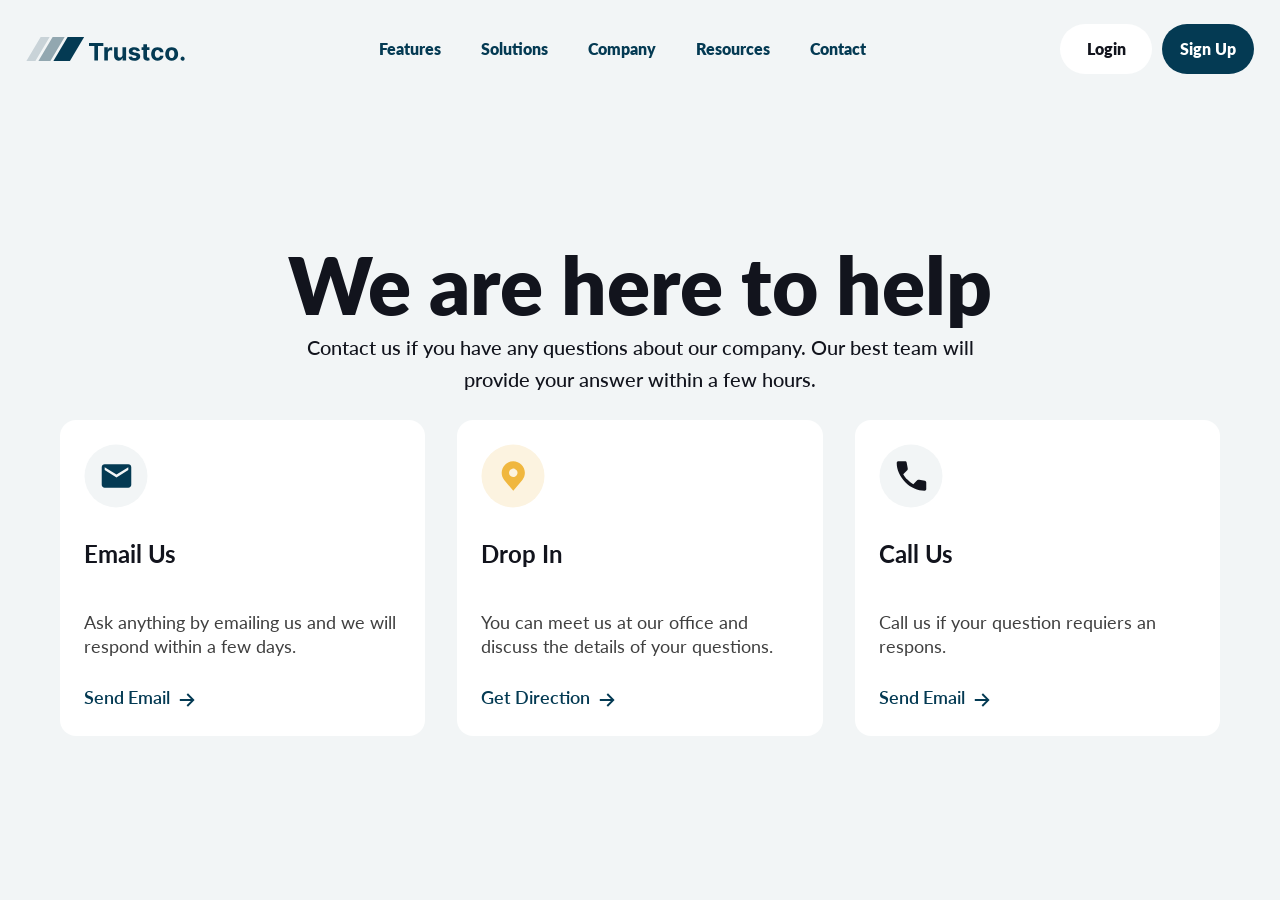
==== Contact.html @ 27a87789 "Conatact page header done" ====
<!DOCTYPE html>
<html lang="en">

<head>
    <meta charset="UTF-8">
    <meta name="viewport" content="width=device-width, initial-scale=1.0">
    <title>Contact</title>
    <link rel="stylesheet" href="Conatact.css">
    <link href="https://fonts.googleapis.com/css2?family=Lato:wght@300;400;700&display=swap" rel="stylesheet">
</head>

<body>
    <section id="Contact-Page">
        <div class="Main">
            <header class="Header">
                <div class="hero-container">
                    <!-- Navigation Bar -->
                    <div class="navbar">
                        <img class="logo" src="/Assets/logo.svg" alt="company logo">
                        <nav class="navigation">
                            <ul>
                                <li><a href="#">Features</a></li>
                                <li><a href="#">Solutions</a></li>
                                <li><a href="#">Company</a></li>
                                <li><a href="#">Resources</a></li>
                                <li><a href="#">Contact</a></li>
                            </ul>
                        </nav>
                        <div class="auth-buttons">
                            <button class="login-btn">Login</button>
                            <button class="signin-btn">Sign Up</button>
                            <button class="menu-btn"><img src="/Assets/menu.svg" alt="menu icon"></button>
                        </div>
                    </div>
            </header>
            <div class="Hero-Section">
                <div class="container">
                    <h1>We are here to help</h1>
                    <h5>Contact us if you have any questions about our company. Our best team will
                        provide your answer within a few hours.</h5>
                    <div class="Blocks">
                        <div class="Blocks-card">
                            <img src="/Assets/Mail.svg">
                            <h2>Email Us</h2>
                            <p>Ask anything by emailing us and we will
                                respond within a few days.</p>
                            <div class="share">
                                <p>Send Email</p>
                                <img src="/Assets/Arrow.svg">
                            </div>
                        </div>
                        <div class="Blocks-card">
                            <img src="/Assets/Loc.svg">
                            <h2>Drop In</h2>
                            <p>You can meet us at our office and
                                discuss the details of your questions.</p>
                            <div class="share">
                                <p>Get Direction</p>
                                <img src="/Assets/Arrow.svg">
                            </div>
                        </div>
                        <div class="Blocks-card">
                            <img src="/Assets/Phone.svg">
                            <h2>Call Us</h2>
                            <p>Call us if your question requiers an
                                respons.</p>
                            <div class="share">
                                <p>Send Email</p>
                                <img src="/Assets/Arrow.svg">
                            </div>
                        </div>

                    </div>
                </div>
            </div>
        </div>
    </section>
</body>

</html>
---- Conatact.css ----
/* Global Reset */
* {
    margin: 0;
    padding: 0;
    box-sizing: border-box;
    font-family: 'Lato', sans-serif;
}

/* Define Root Variables for Colors */
:root {
    --primary-color: #12141D;
    ;
    /* Blue */
    --secondary-color: #6c757d;
    /* Gray */
    --accent-color: #ff5722;
    /* Orange */
    --background-color: #f8f9fa;
    /* Light Gray */
    --text-color: #333;
    /* Dark Gray */
}

/* Apply Styles to the Body */
body {
    font-family: 'Arial', sans-serif;
    /* Choose a readable font */
    font-size: 16px;
    /* Base font size */
    line-height: 1.6;
    /* Improve readability */
    color: var(--text-color);
    /* Use defined color */
    background-color: var(--background-color);
    /* Set page background */
    /* padding: 20px; */
    /* Add some spacing around the content */
    background-color: #F2F5F6;
}

/* Headings */
h1,
h2,
h3,
h4,
h5,
h6 {
    color: var(--primary-color);
    margin-bottom: 10px;
    /* Space below headings */
}

/* Paragraphs */


/* Links */
a {
    color: var(--primary-color);
    text-decoration: none;
}

button {
    all: unset;
    /* Removes default browser styles */
    cursor: pointer;
    outline: none;
}


a:hover {
    text-decoration: underline;
}

/* Consistent Spacing */
.container {
    max-width: 1200px;
    margin: 0 auto;
    padding: 20px;
}



.content {
    flex: 1;
    text-align: center;
    padding: 50px;
}


/* Header */
.Header {
    position: relative;

    .hero-container {
        width: 100%;
        display: flex;
        flex-direction: column;
        justify-content: space-between;

        .navbar {
            height: 98px;
            width: 100%;
            display: flex;
            padding: 0 2%;
            align-items: center;
            justify-content: space-between;

            .logo {
                height: 24px;
            }

            .navigation ul {
                font-family: Lato;
                font-weight: 800;
                font-size: 16px;
                display: flex;
                gap: 40px;
                list-style: none;
            }

            .navigation a {
                color: #043A53;
            }

            .auth-buttons {
                display: flex;
                gap: 10px;
            }

            .login-btn,
            .signin-btn {
                border-radius: 42px;
                width: 92px;
                height: 50px;
                font-weight: 800;
                font-size: 16px;
                text-align: center;
            }

            .menu-btn {
                display: none;
            }

            .login-btn {
                background-color: #FFFFFF;
                color: #12141D;
            }

            .signin-btn {
                background-color: #043A53;
                color: #FFFFFF;
            }
        }

        .hero-banner {
            display: flex;
            justify-content: center;
            align-items: center;

            .banner-content {
                max-width: 1220px;
                min-height: 320px;
                display: flex;
                justify-content: space-between;
            }

            .banner-text {
                display: flex;
                flex-direction: column;
                align-items: center;
            }

            .hero-tagline {
                font-family: Lato;
                font-weight: 800;
                font-size: 64px;
                text-align: center;
                color: #12141D;
            }

            .highlight-text {
                color: #043A53 !important;
            }

            .hero-subtagline {
                font-weight: 500;
                font-size: 20px;
                text-align: center;
                color: #12141D !important;
            }

            .cta-buttons {
                margin-top: 28px;
                display: flex;
                gap: 32px;
                align-items: center;
                justify-content: center;
            }

            .cta-start-btn {
                width: 141px;
                background-color: #043A53;
                border-radius: 42px;
                height: 60px;
                color: #FFFFFF;
                font-weight: 800;
                font-size: 16px;
                text-align: center;
            }
        }

        .trusted-companies {
            width: 100%;
            min-height: 132px;
            background-color: #FFFFFF;
            padding: 2%;
            display: flex;
            align-items: center;
            justify-content: center;
        }

        .trusted-title {
            color: #000000 !important;
            font-weight: 500;
            font-size: 16px;
        }
    }

    @media (max-width: 1024px) {
        .banner-text {
            padding: 0 5%;
        }

        .navigation,
        .login-btn,
        .signin-btn {
            display: none;
        }

        .menu-btn {
            display: block !important;
        }
    }

    @media (max-width: 980px) {
        .hero-container .navbar {
            min-height: 72px;
        }
    }

    @media (max-width: 426px) {
        .hero-container .hero-banner .banner-content {
            flex-direction: column;
        }
    }
}

.Hero-Section {
    min-height: calc(100vh - 98px);
    display: flex;
    align-items: center;
    position: relative;

    .container {
        width: 100%;
        max-width: 1200px;
        margin: 0 auto;
        padding: 20px;
        min-height: 514px;
        display: flex;
        flex-direction: column;
        justify-content: space-between;
        align-items: center;

        h1 {
            max-width: 709px;
            font-weight: 800;
            font-size: 80px;
            line-height: 44px;
            text-align: center;
            color: #12141D;
        }

        h5 {
            max-width: 709px;
            font-weight: 500;
            font-size: 20px;
            line-height: 32px;
            text-align: center;
            color: #12141D;

        }

        .Blocks {
            width: 100%;
            display: flex;
            gap: 32px;

            .Blocks-card {
                width: 100%;
                height: 316px;
                background: #FFFFFF;
                padding: 24px;
                display: flex;
                flex-direction: column;
                justify-content: space-between;
                border-radius: 16px;

                img {
                    width: 64px;
                    height: 64px;
                }

                h2 {
                    font-weight: 700;
                    font-size: 24px;
                    line-height: 32px;
                }

                p {
                    font-family: Lato;
                    font-weight: 400;
                    font-size: 18px;
                    line-height: 24px;
                    color: #404040;

                }

                .share {
                    width: fit-content;
                    display: flex;
                    gap: 5px;

                    p {
                        font-weight: 600;
                        font-size: 18px;
                        line-height: 100%;
                        color: #043A53;
                    }

                    img {
                        width: 24px;
                        height: 24px;
                    }
                }
            }
        }
    }

    @media (max-width: 769px) {
        .Hero-Section {
            height: calc(100vh + 98px);
            height: max-content !important;
        }

        .container {

            h1 {
                font-weight: 800;
                font-size: 32px;
                line-height: 44px;
                text-align: center;

            }

            h5 {
                font-weight: 500;
                font-size: 16px;
                line-height: 24px;
                text-align: center;
                max-width: 80vw;
            }

            .Blocks {
                flex-wrap: wrap;
                margin-top: 30px;

                .Blocks-card {
                    h2 {
                        font-weight: 700;
                        font-size: 24px;
                        line-height: 32px;
                    }

                    p {
                        font-weight: 400;
                        font-size: 18px;
                    }

                    .share {
                        p {
                            font-weight: 600;
                            font-size: 18px;
                        }
                    }
                }
            }
        }
    }
}
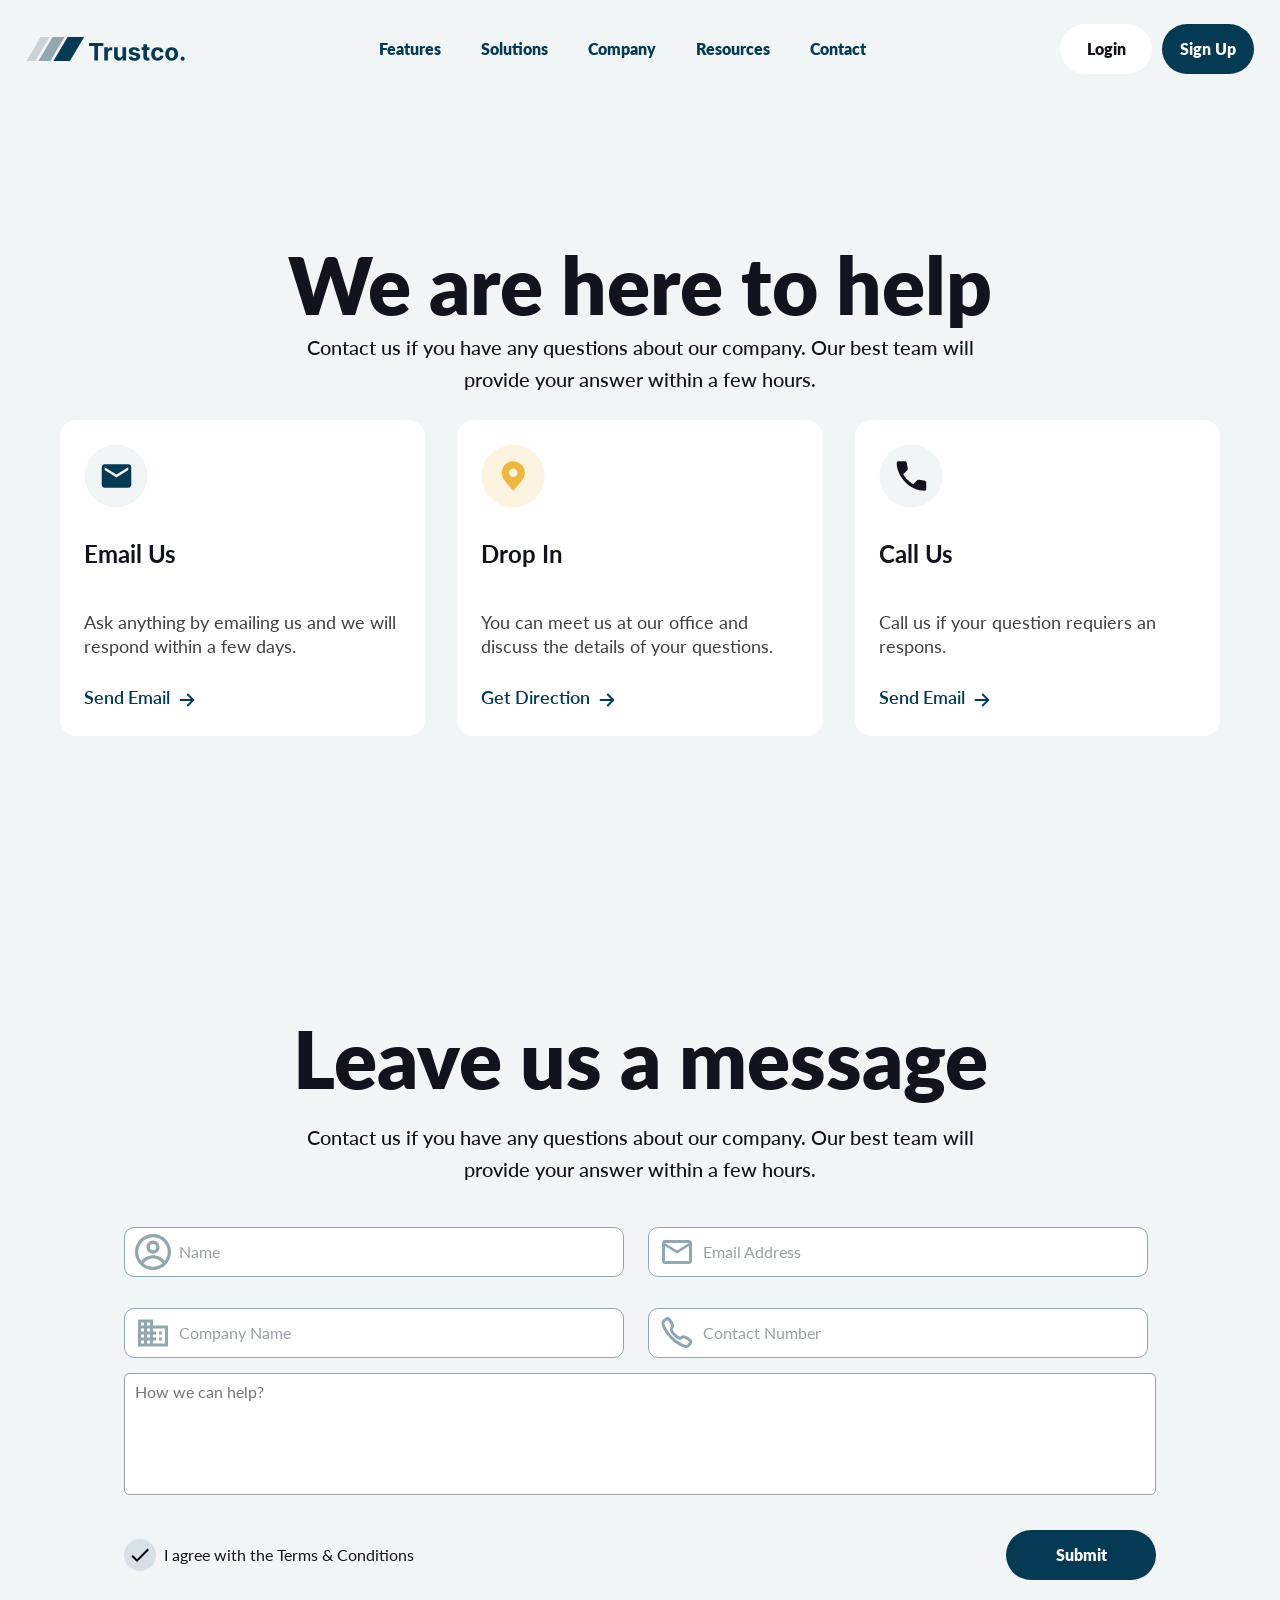
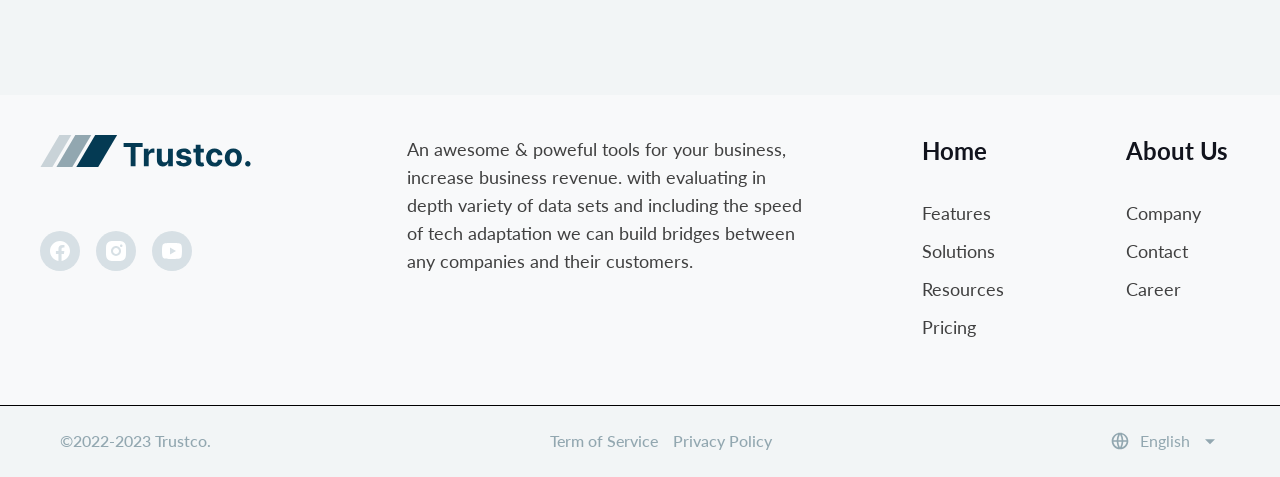
==== commit 02f5562d: "Conatact Page" ====
--- a/Contact.html
+++ b/Contact.html
@@ -75,6 +75,130 @@
             </div>
         </div>
     </section>
+    <main>
+        <div class="Contact-content">
+            <div class="container">
+                <h1>Leave us a message</h1>
+                <h5>Contact us if you have any questions about our company. Our best team will
+                    provide your answer within a few hours.</h5>
+                <div class="form-content">
+                    <form class="contact-form">
+                        <div class="form-grid">
+                            <div class="form-group">
+                                <img src="/Assets/Contact.svg" alt="">
+                                <input type="text" placeholder="Name">
+                            </div>
+                            <div class="form-group">
+                                <img src="/Assets/MailId.svg" alt="">
+
+                                <input type="email" placeholder="Email Address">
+                            </div>
+                            <div class="form-group">
+                                <img src="/Assets/Comp.svg" alt="">
+
+                                <input type="text" placeholder="Company Name">
+                            </div>
+                            <div class="form-group">
+                                <img src="/Assets/Call.svg" alt="">
+
+                                <input type="text" placeholder="Contact Number">
+                            </div>
+                        </div>
+                        <div class="form-group">
+                            <textarea placeholder="How we can help?"></textarea>
+                        </div>
+                    </form>
+                </div>
+            </div>
+            <div class="Term-Conditions">
+                <div class="TC">
+                    <img src="/Assets/Tick.svg" alt="">
+                    <p>I agree with the <spaan> Terms & Conditions </spaan>
+                    </p>
+                </div>
+                <button>
+                    Submit
+                </button>
+            </div>
+        </div>
+    </main>
+    <!-- Footer Section -->
+    <footer>
+        <div class="footer">
+            <div class="footer-container">
+                <!-- Company Info -->
+                <div class="footer-logo">
+                    <img src="/Assets/logo.svg" alt="Company Logo">
+                    <div class="grp-img">
+                        <img src="/Assets/fb.svg" alt="Company Logo">
+                        <img src="/Assets/inst.svg" alt="Company Logo">
+                        <img src="/Assets/yt.svg" alt="Company Logo">
+
+                    </div>
+                </div>
+                <div class="para">
+                    An awesome & poweful tools for your business, increase business revenue. with evaluating in depth
+                    variety of data sets and including the speed of tech adaptation we can build bridges between any
+                    companies and their customers.
+                </div>
+                <!-- Navigation Links -->
+                <div class="Nav">
+                    <nav class="footer-nav">
+                        <ul>
+                            <h2>Home</h2>
+
+                            <li>
+                                <a href="#">Features
+                                </a><a href="#"> Solutions
+                                </a>
+                                <a href="#">
+                                    Resources
+                                </a>
+                                <a href="#">
+                                    Pricing</a>
+                            </li>
+
+                        </ul>
+                    </nav>
+                    <nav class="footer-nav">
+                        <ul>
+                            <h2>About Us</h2>
+
+                            <li>
+                                <a href="#">Company
+                                </a><a href="#"> Contact
+
+                                </a>
+                                <a href="#">
+                                    Career
+
+                                </a>
+
+                            </li>
+
+                        </ul>
+                    </nav>
+                </div>
+            </div>
+
+        </div>
+    </footer>
+    <section id="Site-Credits">
+        <div class="containers">
+            <div class="copy-rights">
+                ©2022-2023 Trustco.
+            </div>
+            <div class="Terms">
+                <span>Term of Service </span>
+                <span> Privacy Policy</span>
+            </div>
+            <div class="Language">
+                <img src="/Assets/globe.svg" alt="">
+                <p class="">English</p>
+                <img src="/Assets/down-arrow.svg" alt="">
+            </div>
+        </div>
+    </section>
 </body>
 
 </html>
--- a/Conatact.css
+++ b/Conatact.css
@@ -226,33 +226,9 @@
         }
     }
 
-    @media (max-width: 1024px) {
-        .banner-text {
-            padding: 0 5%;
-        }
-
-        .navigation,
-        .login-btn,
-        .signin-btn {
-            display: none;
-        }
-
-        .menu-btn {
-            display: block !important;
-        }
-    }
-
-    @media (max-width: 980px) {
-        .hero-container .navbar {
-            min-height: 72px;
-        }
-    }
-
-    @media (max-width: 426px) {
-        .hero-container .hero-banner .banner-content {
-            flex-direction: column;
-        }
-    }
+
+
+
 }
 
 .Hero-Section {
@@ -347,54 +323,333 @@
         }
     }
 
-    @media (max-width: 769px) {
-        .Hero-Section {
-            height: calc(100vh + 98px);
-            height: max-content !important;
-        }
-
-        .container {
-
-            h1 {
-                font-weight: 800;
-                font-size: 32px;
-                line-height: 44px;
-                text-align: center;
-
-            }
-
-            h5 {
-                font-weight: 500;
+
+}
+
+.Contact-content {
+    width: 100%;
+    height: 795px;
+    max-width: 1200px;
+    margin: 0 auto;
+    display: flex;
+    flex-direction: column;
+    align-items: center;
+    justify-content: center;
+
+    .container {
+        width: 100%;
+        max-width: 1200px;
+        margin: 0 auto;
+        padding: 20px;
+        min-height: 514px;
+        display: flex;
+        flex-direction: column;
+        justify-content: space-between;
+        align-items: center;
+
+        h1 {
+            max-width: 709px;
+            font-weight: 800;
+            font-size: 80px;
+            line-height: 44px;
+            text-align: center;
+            color: #12141D;
+        }
+
+        h5 {
+            max-width: 709px;
+            font-weight: 500;
+            font-size: 20px;
+            line-height: 32px;
+            text-align: center;
+            color: #12141D;
+
+        }
+
+    }
+
+    .form-content {
+        width: 100%;
+        display: flex;
+        justify-content: center;
+        align-items: center;
+    }
+
+    .contact-form {
+        width: 100%;
+        max-width: 1200px;
+        display: flex;
+        justify-content: center;
+        align-items: center;
+        flex-direction: column;
+
+        .form-grid {
+            display: grid;
+            grid-template-columns: repeat(2, 1fr);
+            gap: 16px;
+            max-width: 1032px;
+            width: 100%;
+            /* max-height: 152px; */
+
+            .form-group {
+                width: 100%;
+                max-width: 500px;
+                height: 50px;
+                display: flex;
+                align-items: center;
+                padding: 10px;
+                border-radius: 10px;
+                margin-bottom: 15px;
+                background-color: #FFFFFF;
+                border: 1px solid #91A7B0;
+
+                img {
+                    margin-right: 8px;
+                    width: 36px;
+                    height: 36px;
+                }
+
+                input {
+                    border: none;
+                    outline: none;
+                    width: 100%;
+                    font-size: 16px;
+                    background-color: #FFFFFF;
+                    font-weight: 400;
+                    font-size: 16px;
+                    line-height: 100%;
+                }
+
+                /* Placeholder styles */
+                input::placeholder {
+                    font-weight: 400;
+                    font-size: 16px;
+                    line-height: 100%;
+                    color: #9aa0a6;
+                }
+            }
+        }
+
+        .form-group {
+            display: flex;
+            align-items: center;
+            border: 1px solid #9aa0a6;
+            padding: 10px;
+            border-radius: 5px;
+            margin-bottom: 15px;
+            max-width: 1032px;
+            width: 100%;
+            background-color: #FFFFFF;
+
+            textarea {
+                border: none;
+                outline: none;
+                width: 100%;
                 font-size: 16px;
-                line-height: 24px;
-                text-align: center;
-                max-width: 80vw;
-            }
-
-            .Blocks {
-                flex-wrap: wrap;
-                margin-top: 30px;
-
-                .Blocks-card {
-                    h2 {
-                        font-weight: 700;
-                        font-size: 24px;
-                        line-height: 32px;
-                    }
-
-                    p {
+                height: 100px;
+                resize: none;
+            }
+
+            textarea::placeholder {
+                font-weight: 400;
+                font-size: 16px;
+                line-height: 100%;
+
+            }
+        }
+    }
+
+    .Term-Conditions {
+        width: 100%;
+        max-width: 1200px;
+        margin: 0 auto;
+        display: flex;
+        justify-content: space-between;
+        align-items: center;
+        padding: 0% 7%;
+
+        .TC {
+            width: fit-content;
+            display: flex;
+            align-items: center;
+            gap: 8px;
+            font-weight: 400;
+            font-size: 16px;
+            line-height: 100%;
+            text-align: center;
+            color: #12141D;
+
+            span {
+                color: #043A53;
+            }
+        }
+
+        button {
+            width: 150px;
+            height: 50px;
+            text-align: center;
+            background-color: #043A53;
+            border-radius: 42px;
+            color: #FFFFFF;
+            font-weight: 800;
+            font-size: 16px;
+            line-height: 100%;
+            text-align: center;
+
+        }
+    }
+}
+
+
+
+/* Footer Styles */
+
+.footer {
+    background-color: #f8f9fa;
+    padding: 40px 20px;
+
+
+    .footer-container {
+        display: flex;
+        justify-content: space-between;
+        align-items: start;
+        max-width: 1200px;
+        margin: 0 auto;
+    }
+
+    .footer-logo {
+        width: 247px;
+        height: 230px;
+        display: flex;
+        flex-direction: column;
+        gap: 64px;
+        align-items: flex-start;
+
+        img {
+            width: 211px;
+            height: 32px;
+
+        }
+
+        .grp-img {
+            display: flex;
+            gap: 16px;
+
+            img {
+                width: 40px;
+                height: 40px;
+            }
+        }
+    }
+
+    .para {
+        width: 100%;
+        max-width: 395px;
+        text-align: left;
+        height: 230px;
+        color: #404040;
+        font-weight: 400;
+        font-size: 18px;
+        line-height: 28px;
+    }
+
+    .Nav {
+        display: flex;
+        gap: 90px;
+        height: 100%;
+        max-height: 230px;
+
+        .footer-nav {
+            width: 114px;
+
+
+            ul {
+                list-style: none;
+                padding: 0;
+
+                h2 {
+                    text-align: left;
+                    color: #12141D;
+                    font-weight: 700;
+                    font-size: 24px;
+                    line-height: 32px;
+                }
+
+                li {
+                    display: flex;
+                    gap: 10px;
+                    flex-direction: column;
+                    text-align: left;
+                    margin-top: 32px;
+
+                    a {
+                        color: #404040;
+                        text-decoration: none;
+                        font-size: 14px;
+                        transition: color 0.3s ease;
                         font-weight: 400;
                         font-size: 18px;
-                    }
-
-                    .share {
-                        p {
-                            font-weight: 600;
-                            font-size: 18px;
+                        line-height: 28px;
+
+
+                        &:hover {
+                            color: #00aaff;
                         }
                     }
                 }
             }
         }
     }
-}+
+
+
+
+
+
+}
+
+
+/* Site-Credits */
+#Site-Credits {
+    background-color: #F2F5F6;
+    border-top: 1px solid #000000;
+    padding: 22px 0;
+    min-height: 72px;
+    color: #92A7B0;
+}
+
+.containers {
+    display: flex;
+    flex-wrap: wrap;
+    justify-content: space-between;
+    align-items: center;
+    max-width: 1200px;
+    margin: 0 auto;
+    padding: 0 20px;
+    gap: 20px;
+
+    .copy-rights,
+    .Terms {
+        display: flex;
+        gap: 15px;
+        font-weight: 500;
+        font-size: 16px;
+        line-height: 24px;
+        text-align: right;
+
+    }
+
+    .Language {
+        display: flex;
+        align-items: center;
+        gap: 10px;
+        font-size: 16px;
+    }
+
+    .Language img {
+        width: 20px;
+        height: 20px;
+    }
+}
+
+
